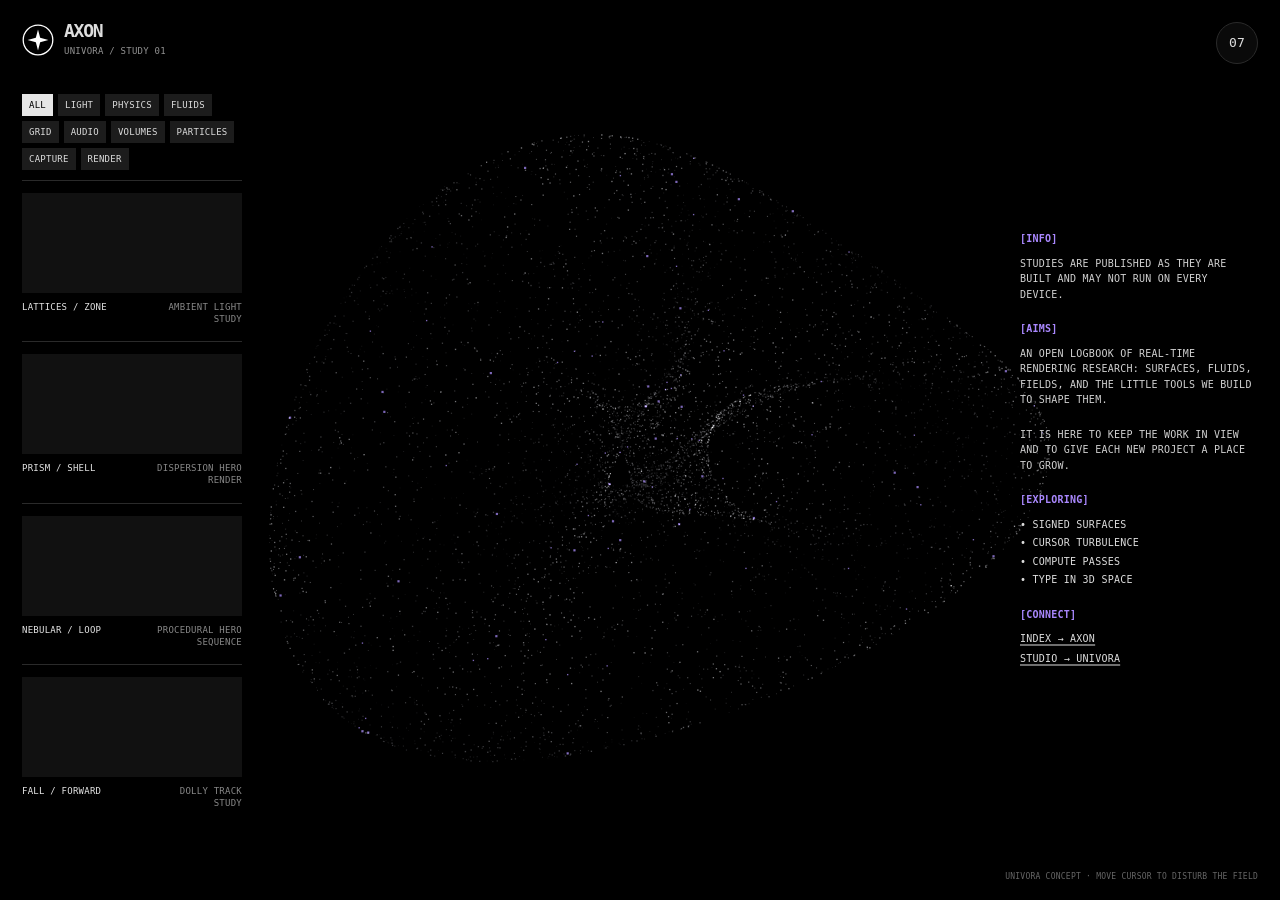
==== concepts/axon.html @ 988c4cab "Publish Univora website" ====
<!doctype html><html lang="en"><head><meta charset="utf-8"><meta name="viewport" content="width=device-width,initial-scale=1"><title>AXON — Motion research</title><style>
*{box-sizing:border-box}html,body{margin:0;width:100%;height:100%;overflow:hidden;background:#000;color:#ddd;font:12px/1.35 "SF Mono",Menlo,Consolas,monospace;text-transform:uppercase;letter-spacing:.02em}button,a{font:inherit;color:inherit}a{text-decoration:underline;text-underline-offset:3px}a:hover{opacity:.7}canvas{position:fixed;inset:0;width:100%;height:100%}.ui{position:fixed;inset:0;pointer-events:none}.brand,.counter,.tags,.list,.about{position:absolute}.brand{top:22px;left:22px;display:flex;gap:10px;align-items:center}.brand svg{width:32px;height:32px}.brand strong{font-size:18px;letter-spacing:-.07em;line-height:1}.brand small{display:block;font-size:9px;color:#929292;margin-top:4px}.counter{right:22px;top:22px;width:42px;height:42px;display:grid;place-items:center;border:1px solid #2a2a2a;border-radius:50%;background:#0a0a0a;font-size:13px}.tags{left:22px;top:94px;width:220px;display:flex;flex-wrap:wrap;gap:5px}.tags span{font-size:9px;padding:5px 7px;background:#1c1c1c}.tags span:first-child{background:#e6e6e6;color:#000}.list{left:22px;top:180px;bottom:0;width:220px;overflow:auto;scrollbar-width:none;pointer-events:auto}.list::-webkit-scrollbar{display:none}.card{border-top:1px solid #2a2a2a;padding:12px 0 16px}.thumb{height:100px;background:#111;overflow:hidden}.thumb video{width:100%;height:100%;object-fit:cover;display:block}.meta{display:flex;justify-content:space-between;gap:10px;margin-top:8px;font-size:9px;color:#e5e5e5}.meta span:last-child{color:#888;text-align:right}.about{right:25px;top:50%;transform:translateY(-50%);width:235px;font-size:10px;line-height:1.55}.about h2{color:#aa88ff;font-size:10px;margin:0 0 9px}.about p{margin:0 0 19px;color:#d0d0d0}.about a{display:block;margin:4px 0;pointer-events:auto}.about ul{padding:0;list-style:none;margin:0 0 19px}.about li{margin:3px 0}.hint{position:absolute;bottom:17px;right:22px;color:#666;font-size:8px}
@media(max-width:700px){.brand{top:14px;left:14px}.counter{top:14px;right:14px}.tags{top:77px;left:14px;width:180px}.list{left:14px;top:164px;width:175px}.thumb{height:78px}.about{right:14px;width:190px;font-size:9px}.about p{margin-bottom:12px}}
@media(max-width:480px){.tags,.list{display:none}.about{left:18px;right:18px;top:auto;bottom:20px;transform:none;width:auto;max-width:360px;background:linear-gradient(90deg,#000d,#0008);padding:12px}.about p{margin-bottom:9px}.about ul{display:flex;gap:8px;flex-wrap:wrap}.hint{display:none}}
html.showcase-mode,html.showcase-mode body{height:auto;min-height:100%;overflow-y:auto;scrollbar-width:none}html.showcase-mode::-webkit-scrollbar,html.showcase-mode body::-webkit-scrollbar{display:none}.showcase-mode .ui{position:relative;inset:auto;height:100vh;min-height:420px}.archive{display:none}.showcase-mode .archive{position:relative;z-index:1;min-height:100vh;display:grid;grid-template-columns:.9fr 1.1fr;gap:clamp(20px,3vw,50px);align-items:center;padding:clamp(28px,5vw,80px);border-top:1px solid #aa88ff55;background:linear-gradient(125deg,#050509e8,#141021f0)}.archive h2{font-size:clamp(52px,8vw,110px);line-height:.83;letter-spacing:-.1em;font-weight:400;margin:22px 0;color:#eee}.archive h2 em{font-style:normal;color:#aa88ff}.archive p{max-width:330px;color:#aaa;line-height:1.7;font-size:11px}.archive-kicker{color:#aa88ff;font-size:10px;letter-spacing:.2em}.archive-grid{display:grid;grid-template-columns:1fr 1fr;gap:12px}.archive-grid figure{margin:0;min-width:0}.archive-grid img{width:100%;height:clamp(170px,31vh,350px);object-fit:cover;display:block;filter:saturate(.8);transition:transform .35s,filter .35s}.archive-grid figure:hover img{transform:scale(1.03);filter:saturate(1)}.archive-grid figcaption{color:#b5abc8;font-size:9px;padding-top:10px;letter-spacing:.06em}@media(max-width:700px){.showcase-mode .archive{grid-template-columns:1fr;align-content:center;gap:15px}.archive h2{font-size:58px;margin:13px 0}.archive p{margin-bottom:15px}.archive-grid img{height:22vh;min-height:110px}}@media(max-width:480px){.archive-grid img{height:18vh;min-height:90px}}
</style></head><body><canvas id="particles" aria-hidden="true"></canvas><div class="ui"><div class="brand"><svg viewBox="0 0 40 40" fill="none" aria-hidden="true"><circle cx="20" cy="20" r="18.5" stroke="white" stroke-width="1.6"/><path d="M20 7l2.7 10.3L33 20l-10.3 2.7L20 33l-2.7-10.3L7 20l10.3-2.7z" fill="white"/></svg><div><strong>AXON</strong><small>Univora / study 01</small></div></div><div class="counter">07</div><div class="tags"><span>All</span><span>Light</span><span>Physics</span><span>Fluids</span><span>Grid</span><span>Audio</span><span>Volumes</span><span>Particles</span><span>Capture</span><span>Render</span></div><div class="list"><div class="card"><div class="thumb"><video data-src="media/axon-lattices.mp4" muted autoplay loop playsinline preload="metadata"></video></div><div class="meta"><span>Lattices / zone</span><span>Ambient light<br>study</span></div></div><div class="card"><div class="thumb"><video data-src="media/axon-prism.mp4" muted autoplay loop playsinline preload="metadata"></video></div><div class="meta"><span>Prism / shell</span><span>Dispersion hero<br>render</span></div></div><div class="card"><div class="thumb"><video data-src="media/axon-nebular.mp4" muted autoplay loop playsinline preload="metadata"></video></div><div class="meta"><span>Nebular / loop</span><span>Procedural hero<br>sequence</span></div></div><div class="card"><div class="thumb"><video data-src="media/axon-fall.mp4" muted autoplay loop playsinline preload="metadata"></video></div><div class="meta"><span>Fall / forward</span><span>Dolly track<br>study</span></div></div></div><div class="about"><h2>[info]</h2><p>Studies are published as they are built and may not run on every device.</p><h2>[aims]</h2><p>An open logbook of real-time rendering research: surfaces, fluids, fields, and the little tools we build to shape them.</p><p>It is here to keep the work in view and to give each new project a place to grow.</p><h2>[exploring]</h2><ul><li>• Signed surfaces</li><li>• Cursor turbulence</li><li>• Compute passes</li><li>• Type in 3D space</li></ul><h2>[connect]</h2><a href="#">Index → AXON</a><a href="../index.html#contact" target="_top">Studio → Univora</a></div><div class="hint">UNIVORA CONCEPT · MOVE CURSOR TO DISTURB THE FIELD</div></div><section class="archive" aria-label="Archivio di studi visivi"><div><span class="archive-kicker">UNIVORA / MOTION STUDY 01</span><h2>FIELD<br><em>NOTES.</em></h2><p>Forme, luce e movimento diventano un linguaggio. Due studi della collezione, osservati da vicino.</p></div><div class="archive-grid"><figure><img src="media/axon-prism.jpg" alt="Studio di superfici in vetro scuro"><figcaption>01 / PRISM · LIGHT &amp; GLASS</figcaption></figure><figure><img src="media/axon-fall.jpg" alt="Studio di un paesaggio digitale"><figcaption>02 / FALL · FORWARD MOTION</figcaption></figure></div></section><script>
const previewMode=new URLSearchParams(location.search).has('preview');if(previewMode)document.documentElement.classList.add('showcase-mode');let previewActive=true,previewPaused=false,previewElapsed=0,previewHold=0,previewLast=performance.now();
const c=document.getElementById('particles'),g=c.getContext('2d',{alpha:false});let w=0,h=0,dpr=1,points=[],last=0,active=true;const mouse={x:0,y:0,px:0,py:0,force:0};const reduced=matchMedia('(prefers-reduced-motion:reduce)').matches;const rand=(n)=>{let x=Math.sin(n*127.1+78.233)*43758.5453;return x-Math.floor(x)};
const cards=document.querySelectorAll('.thumb video');if(matchMedia('(max-width:480px)').matches){cards.forEach(v=>v.removeAttribute('src'))}else{const cardObserver=new IntersectionObserver(entries=>entries.forEach(({target,isIntersecting})=>{if(isIntersecting&&!document.hidden&&!previewPaused){if(!target.src)target.src=target.dataset.src;target.play().catch(()=>{})}else target.pause()}),{root:document.querySelector('.list'),rootMargin:'90px'});cards.forEach(v=>cardObserver.observe(v))}document.addEventListener('visibilitychange',()=>cards.forEach(v=>{if(document.hidden)v.pause();else if(!previewPaused&&v.src&&v.getBoundingClientRect().bottom>0)v.play().catch(()=>{})}));
const list=document.querySelector('.list');let listStart=performance.now(),manualPause=0;
list.addEventListener('pointermove',()=>{manualPause=performance.now()+2500});
if(!reduced){function autoScrollList(now){requestAnimationFrame(autoScrollList);if(document.hidden||previewPaused||(previewMode&&!previewActive)||now<manualPause||list.clientHeight===0)return;const max=list.scrollHeight-list.clientHeight;if(max<2)return;const p=((now-listStart)%14000)/14000;const smooth=x=>x*x*(3-2*x);let y=p<.12?0:p<.46?smooth((p-.12)/.34):p<.57?1:p<.91?1-smooth((p-.57)/.34):0;list.scrollTop=max*y}requestAnimationFrame(autoScrollList)}
if(previewMode){document.addEventListener('pointermove',()=>previewHold=performance.now()+1800);addEventListener('message',e=>{if(e.data?.type!=='univora-preview')return;document.documentElement.dataset.previewAction=e.data.action;const action=e.data.action;if(action==='activate'){previewActive=true;previewElapsed=0;scrollTo(0,0)}if(action==='deactivate')previewActive=false;if(action==='pause'){previewPaused=true;cards.forEach(v=>v.pause())}if(action==='play'){previewPaused=false;cards.forEach(v=>{if(v.src)v.play().catch(()=>{})})}if(action==='next'){const max=document.documentElement.scrollHeight-innerHeight;const down=scrollY<max*.5;previewElapsed=down?7800:0;previewHold=performance.now()+1100;scrollTo({top:down?max:0,behavior:'smooth'})}});function previewScroll(now){requestAnimationFrame(previewScroll);const dt=Math.min(50,now-previewLast);previewLast=now;if(document.hidden||!previewActive||previewPaused||now<previewHold)return;const max=document.documentElement.scrollHeight-innerHeight;if(max<2)return;previewElapsed=(previewElapsed+dt)%15000;const p=previewElapsed/15000,s=x=>x*x*(3-2*x);const y=p<.12?0:p<.48?s((p-.12)/.36):p<.6?1:p<.96?1-s((p-.6)/.36):0;scrollTo(0,max*y)}requestAnimationFrame(previewScroll)}
function resize(){w=innerWidth;h=innerHeight;dpr=Math.min(devicePixelRatio||1,2);c.width=Math.round(w*dpr);c.height=Math.round(h*dpr);c.style.width=w+'px';c.style.height=h+'px';g.setTransform(dpr,0,0,dpr,0,0);const count=w<480?3300:7200;points=Array.from({length:count},(_,i)=>{let a=rand(i+1)*Math.PI*2,b=rand(i+231)*Math.PI*2,r=.52+.14*Math.cos(b);return {a,b,r,noise:rand(i+19),twist:rand(i+56),dx:0,dy:0}})}
addEventListener('resize',resize);resize();addEventListener('pointermove',e=>{mouse.px=mouse.x;mouse.py=mouse.y;mouse.x=e.clientX;mouse.y=e.clientY;mouse.force=Math.min(1,Math.hypot(mouse.x-mouse.px,mouse.y-mouse.py)/38)});new IntersectionObserver(([e])=>{active=e.isIntersecting;if(active)requestAnimationFrame(frame)},{threshold:.01}).observe(c);
function frame(t){if(!active||document.hidden)return;if(t-last<30){requestAnimationFrame(frame);return}last=t;g.fillStyle='#000';g.fillRect(0,0,w,h);const scale=Math.min(w*.35,h*.63),cx=w*(w<480?.53:.51)+(mouse.x-w/2)*-.008,cy=h*(w<480?.37:.5)+(mouse.y-h/2)*.008;let spin=reduced?0:t*.00009;g.globalCompositeOperation='lighter';for(let i=0;i<points.length;i++){const p=points[i],a=p.a+spin,b=p.b+Math.sin(a*2+t*.0003)*.18,R=p.r+.13*Math.cos(b),x3=(R+.16*Math.cos(b))*Math.cos(a),y3=(R+.16*Math.cos(b))*Math.sin(a),z3=.26*Math.sin(b)+.17*Math.sin(a*2);let x=cx+(x3*.88+z3*.46)*scale,y=cy+(y3*.64-z3*.66)*scale;const vx=x-mouse.x,vy=y-mouse.y,dist=Math.hypot(vx,vy),push=mouse.force*Math.max(0,1-dist/160);p.dx+=(vx/(dist||1))*push*3;p.dy+=(vy/(dist||1))*push*3;p.dx*=.91;p.dy*=.91;x+=p.dx;y+=p.dy;const lum=45+Math.round(105*(.5+.5*Math.sin(a*3+b*2)))+Math.round(35*p.noise);g.fillStyle=p.noise>.986?`rgba(172,142,255,${.72*p.noise})`:`rgba(${lum},${lum},${lum+4},${.22+.48*p.noise})`;let s=p.noise>.994?2.2:.65+p.noise*.7;g.fillRect(x,y,s,s)}g.globalCompositeOperation='source-over';mouse.force*=.88;requestAnimationFrame(frame)}requestAnimationFrame(frame);
</script></body></html>
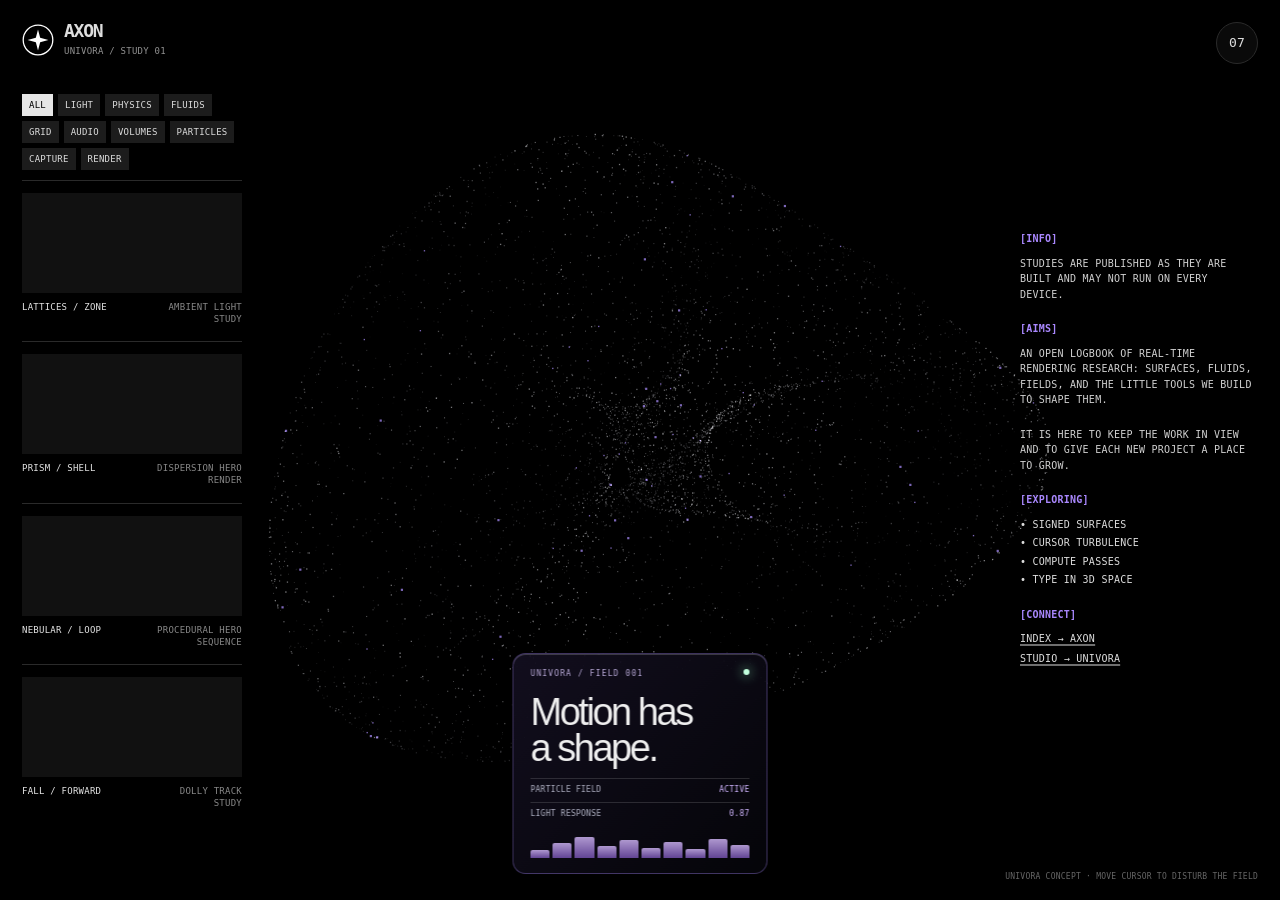
==== commit 1a46bd3e: "Enrich showcase concepts and smooth preview motion" ====
--- a/concepts/axon.html
+++ b/concepts/axon.html
@@ -3,15 +3,20 @@
 @media(max-width:700px){.brand{top:14px;left:14px}.counter{top:14px;right:14px}.tags{top:77px;left:14px;width:180px}.list{left:14px;top:164px;width:175px}.thumb{height:78px}.about{right:14px;width:190px;font-size:9px}.about p{margin-bottom:12px}}
 @media(max-width:480px){.tags,.list{display:none}.about{left:18px;right:18px;top:auto;bottom:20px;transform:none;width:auto;max-width:360px;background:linear-gradient(90deg,#000d,#0008);padding:12px}.about p{margin-bottom:9px}.about ul{display:flex;gap:8px;flex-wrap:wrap}.hint{display:none}}
 html.showcase-mode,html.showcase-mode body{height:auto;min-height:100%;overflow-y:auto;scrollbar-width:none}html.showcase-mode::-webkit-scrollbar,html.showcase-mode body::-webkit-scrollbar{display:none}.showcase-mode .ui{position:relative;inset:auto;height:100vh;min-height:420px}.archive{display:none}.showcase-mode .archive{position:relative;z-index:1;min-height:100vh;display:grid;grid-template-columns:.9fr 1.1fr;gap:clamp(20px,3vw,50px);align-items:center;padding:clamp(28px,5vw,80px);border-top:1px solid #aa88ff55;background:linear-gradient(125deg,#050509e8,#141021f0)}.archive h2{font-size:clamp(52px,8vw,110px);line-height:.83;letter-spacing:-.1em;font-weight:400;margin:22px 0;color:#eee}.archive h2 em{font-style:normal;color:#aa88ff}.archive p{max-width:330px;color:#aaa;line-height:1.7;font-size:11px}.archive-kicker{color:#aa88ff;font-size:10px;letter-spacing:.2em}.archive-grid{display:grid;grid-template-columns:1fr 1fr;gap:12px}.archive-grid figure{margin:0;min-width:0}.archive-grid img{width:100%;height:clamp(170px,31vh,350px);object-fit:cover;display:block;filter:saturate(.8);transition:transform .35s,filter .35s}.archive-grid figure:hover img{transform:scale(1.03);filter:saturate(1)}.archive-grid figcaption{color:#b5abc8;font-size:9px;padding-top:10px;letter-spacing:.06em}@media(max-width:700px){.showcase-mode .archive{grid-template-columns:1fr;align-content:center;gap:15px}.archive h2{font-size:58px;margin:13px 0}.archive p{margin-bottom:15px}.archive-grid img{height:22vh;min-height:110px}}@media(max-width:480px){.archive-grid img{height:18vh;min-height:90px}}
-</style></head><body><canvas id="particles" aria-hidden="true"></canvas><div class="ui"><div class="brand"><svg viewBox="0 0 40 40" fill="none" aria-hidden="true"><circle cx="20" cy="20" r="18.5" stroke="white" stroke-width="1.6"/><path d="M20 7l2.7 10.3L33 20l-10.3 2.7L20 33l-2.7-10.3L7 20l10.3-2.7z" fill="white"/></svg><div><strong>AXON</strong><small>Univora / study 01</small></div></div><div class="counter">07</div><div class="tags"><span>All</span><span>Light</span><span>Physics</span><span>Fluids</span><span>Grid</span><span>Audio</span><span>Volumes</span><span>Particles</span><span>Capture</span><span>Render</span></div><div class="list"><div class="card"><div class="thumb"><video data-src="media/axon-lattices.mp4" muted autoplay loop playsinline preload="metadata"></video></div><div class="meta"><span>Lattices / zone</span><span>Ambient light<br>study</span></div></div><div class="card"><div class="thumb"><video data-src="media/axon-prism.mp4" muted autoplay loop playsinline preload="metadata"></video></div><div class="meta"><span>Prism / shell</span><span>Dispersion hero<br>render</span></div></div><div class="card"><div class="thumb"><video data-src="media/axon-nebular.mp4" muted autoplay loop playsinline preload="metadata"></video></div><div class="meta"><span>Nebular / loop</span><span>Procedural hero<br>sequence</span></div></div><div class="card"><div class="thumb"><video data-src="media/axon-fall.mp4" muted autoplay loop playsinline preload="metadata"></video></div><div class="meta"><span>Fall / forward</span><span>Dolly track<br>study</span></div></div></div><div class="about"><h2>[info]</h2><p>Studies are published as they are built and may not run on every device.</p><h2>[aims]</h2><p>An open logbook of real-time rendering research: surfaces, fluids, fields, and the little tools we build to shape them.</p><p>It is here to keep the work in view and to give each new project a place to grow.</p><h2>[exploring]</h2><ul><li>• Signed surfaces</li><li>• Cursor turbulence</li><li>• Compute passes</li><li>• Type in 3D space</li></ul><h2>[connect]</h2><a href="#">Index → AXON</a><a href="../index.html#contact" target="_top">Studio → Univora</a></div><div class="hint">UNIVORA CONCEPT · MOVE CURSOR TO DISTURB THE FIELD</div></div><section class="archive" aria-label="Archivio di studi visivi"><div><span class="archive-kicker">UNIVORA / MOTION STUDY 01</span><h2>FIELD<br><em>NOTES.</em></h2><p>Forme, luce e movimento diventano un linguaggio. Due studi della collezione, osservati da vicino.</p></div><div class="archive-grid"><figure><img src="media/axon-prism.jpg" alt="Studio di superfici in vetro scuro"><figcaption>01 / PRISM · LIGHT &amp; GLASS</figcaption></figure><figure><img src="media/axon-fall.jpg" alt="Studio di un paesaggio digitale"><figcaption>02 / FALL · FORWARD MOTION</figcaption></figure></div></section><script>
+
+/* Fine detail for the two-scene research preview. */
+.field-hud{position:absolute;left:50%;bottom:26px;width:min(255px,30vw);transform:translateX(-50%);padding:15px 17px;border:1px solid #a88aff55;background:linear-gradient(135deg,#171226c7,#06060bc9);box-shadow:inset 0 1px #ffffff30,0 16px 45px #0009;backdrop-filter:blur(14px);border-radius:13px;color:#eee}.field-hud .hud-head,.field-hud .hud-row{display:flex;justify-content:space-between;gap:12px}.field-hud .hud-head{font-size:8px;color:#b7a8d6;letter-spacing:.14em}.field-hud .hud-head b{width:6px;height:6px;border-radius:50%;background:#c2ffdd;box-shadow:0 0 12px #8ef4bd}.field-hud strong{display:block;font:400 clamp(24px,3vw,38px)/.95 Arial,sans-serif;letter-spacing:-.065em;margin:14px 0 12px;text-transform:none}.field-hud .hud-row{padding:6px 0;border-top:1px solid #ffffff23;font-size:8px;color:#aeb0c2}.field-hud .hud-row em{font-style:normal;color:#d0b5ff}.field-hud .bars{display:flex;align-items:end;gap:3px;height:22px;margin-top:10px}.field-hud .bars i{flex:1;height:var(--h);background:linear-gradient(#d8bcff,#7954b7);opacity:.8;border-radius:2px 2px 0 0;animation:pulsebar 2.4s ease-in-out infinite alternate;animation-delay:var(--delay)}@keyframes pulsebar{to{height:20%;opacity:.4}}
+.showcase-mode .archive:before{content:"";position:absolute;inset:0;background:radial-gradient(circle at 72% 41%,#a36cff27,transparent 38%),linear-gradient(90deg,transparent 0 49.9%,#ffffff0b 50%,transparent 50.1%);pointer-events:none}.archive>*{position:relative}.archive-metrics{display:grid;grid-template-columns:1fr 1fr;gap:8px;max-width:340px;margin-top:26px}.archive-metrics div{border-top:1px solid #b69fe255;padding:12px 0 0}.archive-metrics b{display:block;color:#eee;font:400 clamp(19px,3vw,31px)/1 Arial,sans-serif;letter-spacing:-.05em}.archive-metrics span{display:block;color:#9487aa;font-size:8px;letter-spacing:.12em;margin-top:7px}.archive-grid figure{position:relative;padding:8px;border:1px solid #ffffff25;background:#ffffff09;box-shadow:0 20px 50px #0007;transition:transform .35s ease,border-color .35s ease}.archive-grid figure:hover{transform:translateY(-5px);border-color:#b495f18c}.archive-grid figure:after{content:"↗";position:absolute;right:18px;top:18px;color:#fff;font-size:17px;text-shadow:0 2px 9px #000}.archive-grid figcaption{padding:11px 3px 2px}.archive-grid figure:nth-child(2){transform:translateY(24px)}.archive-grid figure:nth-child(2):hover{transform:translateY(19px)}
+@media(max-width:700px){.field-hud{left:auto;right:15px;bottom:22px;transform:none;width:170px;padding:11px}.field-hud strong{font-size:24px}.field-hud .hud-row:nth-of-type(2){display:none}.archive-metrics{margin-top:14px}.archive-grid figure:nth-child(2){transform:none}.archive-grid figure:nth-child(2):hover{transform:translateY(-5px)}}@media(max-width:480px){.field-hud{top:74px;right:12px;bottom:auto;width:145px;padding:9px}.field-hud strong{font-size:20px;margin:9px 0}.field-hud .bars{height:12px;margin-top:5px}.field-hud .hud-row{font-size:7px}.archive-metrics b{font-size:19px}.archive-grid figure{padding:5px}.archive-grid figcaption{font-size:7px;padding-top:6px}}
+</style></head><body><canvas id="particles" aria-hidden="true"></canvas><div class="ui"><div class="brand"><svg viewBox="0 0 40 40" fill="none" aria-hidden="true"><circle cx="20" cy="20" r="18.5" stroke="white" stroke-width="1.6"/><path d="M20 7l2.7 10.3L33 20l-10.3 2.7L20 33l-2.7-10.3L7 20l10.3-2.7z" fill="white"/></svg><div><strong>AXON</strong><small>Univora / study 01</small></div></div><div class="counter">07</div><div class="tags"><span>All</span><span>Light</span><span>Physics</span><span>Fluids</span><span>Grid</span><span>Audio</span><span>Volumes</span><span>Particles</span><span>Capture</span><span>Render</span></div><div class="list"><div class="card"><div class="thumb"><video data-src="media/axon-lattices.mp4" muted autoplay loop playsinline preload="metadata"></video></div><div class="meta"><span>Lattices / zone</span><span>Ambient light<br>study</span></div></div><div class="card"><div class="thumb"><video data-src="media/axon-prism.mp4" muted autoplay loop playsinline preload="metadata"></video></div><div class="meta"><span>Prism / shell</span><span>Dispersion hero<br>render</span></div></div><div class="card"><div class="thumb"><video data-src="media/axon-nebular.mp4" muted autoplay loop playsinline preload="metadata"></video></div><div class="meta"><span>Nebular / loop</span><span>Procedural hero<br>sequence</span></div></div><div class="card"><div class="thumb"><video data-src="media/axon-fall.mp4" muted autoplay loop playsinline preload="metadata"></video></div><div class="meta"><span>Fall / forward</span><span>Dolly track<br>study</span></div></div></div><div class="field-hud" aria-label="Dati dello studio visivo"><div class="hud-head"><span>UNIVORA / FIELD 001</span><b></b></div><strong>Motion has<br>a shape.</strong><div class="hud-row"><span>PARTICLE FIELD</span><em>ACTIVE</em></div><div class="hud-row"><span>LIGHT RESPONSE</span><em>0.87</em></div><div class="bars" aria-hidden="true"><i style="--h:36%;--delay:-.2s"></i><i style="--h:68%;--delay:-.7s"></i><i style="--h:95%;--delay:-1s"></i><i style="--h:53%;--delay:-.4s"></i><i style="--h:80%;--delay:-1.3s"></i><i style="--h:47%;--delay:-.9s"></i><i style="--h:71%;--delay:-.1s"></i><i style="--h:42%;--delay:-1.5s"></i><i style="--h:88%;--delay:-.5s"></i><i style="--h:60%;--delay:-1.1s"></i></div></div><div class="about"><h2>[info]</h2><p>Studies are published as they are built and may not run on every device.</p><h2>[aims]</h2><p>An open logbook of real-time rendering research: surfaces, fluids, fields, and the little tools we build to shape them.</p><p>It is here to keep the work in view and to give each new project a place to grow.</p><h2>[exploring]</h2><ul><li>• Signed surfaces</li><li>• Cursor turbulence</li><li>• Compute passes</li><li>• Type in 3D space</li></ul><h2>[connect]</h2><a href="#">Index → AXON</a><a href="../index.html#contact" target="_top">Studio → Univora</a></div><div class="hint">UNIVORA CONCEPT · MOVE CURSOR TO DISTURB THE FIELD</div></div><section class="archive" aria-label="Archivio di studi visivi"><div><span class="archive-kicker">UNIVORA / MOTION STUDY 01</span><h2>FIELD<br><em>NOTES.</em></h2><p>Forme, luce e movimento diventano un linguaggio. Due studi della collezione, osservati da vicino.</p><div class="archive-metrics"><div><b>04</b><span>STUDI IN MOVIMENTO</span></div><div><b>∞</b><span>FORME POSSIBILI</span></div></div></div><div class="archive-grid"><figure><img src="media/axon-prism.jpg" alt="Studio di superfici in vetro scuro"><figcaption>01 / PRISM · LIGHT &amp; GLASS</figcaption></figure><figure><img src="media/axon-fall.jpg" alt="Studio di un paesaggio digitale"><figcaption>02 / FALL · FORWARD MOTION</figcaption></figure></div></section><script>
 const previewMode=new URLSearchParams(location.search).has('preview');if(previewMode)document.documentElement.classList.add('showcase-mode');let previewActive=true,previewPaused=false,previewElapsed=0,previewHold=0,previewLast=performance.now();
 const c=document.getElementById('particles'),g=c.getContext('2d',{alpha:false});let w=0,h=0,dpr=1,points=[],last=0,active=true;const mouse={x:0,y:0,px:0,py:0,force:0};const reduced=matchMedia('(prefers-reduced-motion:reduce)').matches;const rand=(n)=>{let x=Math.sin(n*127.1+78.233)*43758.5453;return x-Math.floor(x)};
 const cards=document.querySelectorAll('.thumb video');if(matchMedia('(max-width:480px)').matches){cards.forEach(v=>v.removeAttribute('src'))}else{const cardObserver=new IntersectionObserver(entries=>entries.forEach(({target,isIntersecting})=>{if(isIntersecting&&!document.hidden&&!previewPaused){if(!target.src)target.src=target.dataset.src;target.play().catch(()=>{})}else target.pause()}),{root:document.querySelector('.list'),rootMargin:'90px'});cards.forEach(v=>cardObserver.observe(v))}document.addEventListener('visibilitychange',()=>cards.forEach(v=>{if(document.hidden)v.pause();else if(!previewPaused&&v.src&&v.getBoundingClientRect().bottom>0)v.play().catch(()=>{})}));
 const list=document.querySelector('.list');let listStart=performance.now(),manualPause=0;
 list.addEventListener('pointermove',()=>{manualPause=performance.now()+2500});
-if(!reduced){function autoScrollList(now){requestAnimationFrame(autoScrollList);if(document.hidden||previewPaused||(previewMode&&!previewActive)||now<manualPause||list.clientHeight===0)return;const max=list.scrollHeight-list.clientHeight;if(max<2)return;const p=((now-listStart)%14000)/14000;const smooth=x=>x*x*(3-2*x);let y=p<.12?0:p<.46?smooth((p-.12)/.34):p<.57?1:p<.91?1-smooth((p-.57)/.34):0;list.scrollTop=max*y}requestAnimationFrame(autoScrollList)}
-if(previewMode){document.addEventListener('pointermove',()=>previewHold=performance.now()+1800);addEventListener('message',e=>{if(e.data?.type!=='univora-preview')return;document.documentElement.dataset.previewAction=e.data.action;const action=e.data.action;if(action==='activate'){previewActive=true;previewElapsed=0;scrollTo(0,0)}if(action==='deactivate')previewActive=false;if(action==='pause'){previewPaused=true;cards.forEach(v=>v.pause())}if(action==='play'){previewPaused=false;cards.forEach(v=>{if(v.src)v.play().catch(()=>{})})}if(action==='next'){const max=document.documentElement.scrollHeight-innerHeight;const down=scrollY<max*.5;previewElapsed=down?7800:0;previewHold=performance.now()+1100;scrollTo({top:down?max:0,behavior:'smooth'})}});function previewScroll(now){requestAnimationFrame(previewScroll);const dt=Math.min(50,now-previewLast);previewLast=now;if(document.hidden||!previewActive||previewPaused||now<previewHold)return;const max=document.documentElement.scrollHeight-innerHeight;if(max<2)return;previewElapsed=(previewElapsed+dt)%15000;const p=previewElapsed/15000,s=x=>x*x*(3-2*x);const y=p<.12?0:p<.48?s((p-.12)/.36):p<.6?1:p<.96?1-s((p-.6)/.36):0;scrollTo(0,max*y)}requestAnimationFrame(previewScroll)}
-function resize(){w=innerWidth;h=innerHeight;dpr=Math.min(devicePixelRatio||1,2);c.width=Math.round(w*dpr);c.height=Math.round(h*dpr);c.style.width=w+'px';c.style.height=h+'px';g.setTransform(dpr,0,0,dpr,0,0);const count=w<480?3300:7200;points=Array.from({length:count},(_,i)=>{let a=rand(i+1)*Math.PI*2,b=rand(i+231)*Math.PI*2,r=.52+.14*Math.cos(b);return {a,b,r,noise:rand(i+19),twist:rand(i+56),dx:0,dy:0}})}
+if(!reduced||previewMode){function autoScrollList(now){requestAnimationFrame(autoScrollList);if(document.hidden||previewPaused||(previewMode&&!previewActive)||now<manualPause||list.clientHeight===0)return;const max=list.scrollHeight-list.clientHeight;if(max<2)return;const p=((now-listStart)%14000)/14000;const smooth=x=>x*x*(3-2*x);let y=p<.12?0:p<.46?smooth((p-.12)/.34):p<.57?1:p<.91?1-smooth((p-.57)/.34):0;list.scrollTop=max*y}requestAnimationFrame(autoScrollList)}
+if(previewMode){document.addEventListener('pointermove',()=>previewHold=performance.now()+1800);addEventListener('message',e=>{if(e.data?.type!=='univora-preview')return;document.documentElement.dataset.previewAction=e.data.action;const action=e.data.action;if(action==='activate'){previewActive=true;previewElapsed=0;scrollTo(0,0)}if(action==='deactivate')previewActive=false;if(action==='pause'){previewPaused=true;cards.forEach(v=>v.pause())}if(action==='play'){previewPaused=false;cards.forEach(v=>{if(v.src)v.play().catch(()=>{})})}if(action==='next'){const max=document.documentElement.scrollHeight-innerHeight;const down=scrollY<max*.5;previewElapsed=down?9000:0;previewHold=performance.now()+1100;scrollTo({top:down?max:0,behavior:'smooth'})}});function previewScroll(now){requestAnimationFrame(previewScroll);const dt=Math.min(50,now-previewLast);previewLast=now;if(document.hidden||!previewActive||previewPaused||now<previewHold)return;const max=document.documentElement.scrollHeight-innerHeight;if(max<2)return;previewElapsed=(previewElapsed+dt)%18000;const phase=previewElapsed/18000;const y=(1-Math.cos(phase*Math.PI*2))/2;scrollTo(0,max*y)}requestAnimationFrame(previewScroll)}
+function resize(){w=innerWidth;h=innerHeight;dpr=Math.min(devicePixelRatio||1,2);c.width=Math.round(w*dpr);c.height=Math.round(h*dpr);c.style.width=w+'px';c.style.height=h+'px';g.setTransform(dpr,0,0,dpr,0,0);const count=w<480?2600:6000;points=Array.from({length:count},(_,i)=>{let a=rand(i+1)*Math.PI*2,b=rand(i+231)*Math.PI*2,r=.52+.14*Math.cos(b);return {a,b,r,noise:rand(i+19),twist:rand(i+56),dx:0,dy:0}})}
 addEventListener('resize',resize);resize();addEventListener('pointermove',e=>{mouse.px=mouse.x;mouse.py=mouse.y;mouse.x=e.clientX;mouse.y=e.clientY;mouse.force=Math.min(1,Math.hypot(mouse.x-mouse.px,mouse.y-mouse.py)/38)});new IntersectionObserver(([e])=>{active=e.isIntersecting;if(active)requestAnimationFrame(frame)},{threshold:.01}).observe(c);
-function frame(t){if(!active||document.hidden)return;if(t-last<30){requestAnimationFrame(frame);return}last=t;g.fillStyle='#000';g.fillRect(0,0,w,h);const scale=Math.min(w*.35,h*.63),cx=w*(w<480?.53:.51)+(mouse.x-w/2)*-.008,cy=h*(w<480?.37:.5)+(mouse.y-h/2)*.008;let spin=reduced?0:t*.00009;g.globalCompositeOperation='lighter';for(let i=0;i<points.length;i++){const p=points[i],a=p.a+spin,b=p.b+Math.sin(a*2+t*.0003)*.18,R=p.r+.13*Math.cos(b),x3=(R+.16*Math.cos(b))*Math.cos(a),y3=(R+.16*Math.cos(b))*Math.sin(a),z3=.26*Math.sin(b)+.17*Math.sin(a*2);let x=cx+(x3*.88+z3*.46)*scale,y=cy+(y3*.64-z3*.66)*scale;const vx=x-mouse.x,vy=y-mouse.y,dist=Math.hypot(vx,vy),push=mouse.force*Math.max(0,1-dist/160);p.dx+=(vx/(dist||1))*push*3;p.dy+=(vy/(dist||1))*push*3;p.dx*=.91;p.dy*=.91;x+=p.dx;y+=p.dy;const lum=45+Math.round(105*(.5+.5*Math.sin(a*3+b*2)))+Math.round(35*p.noise);g.fillStyle=p.noise>.986?`rgba(172,142,255,${.72*p.noise})`:`rgba(${lum},${lum},${lum+4},${.22+.48*p.noise})`;let s=p.noise>.994?2.2:.65+p.noise*.7;g.fillRect(x,y,s,s)}g.globalCompositeOperation='source-over';mouse.force*=.88;requestAnimationFrame(frame)}requestAnimationFrame(frame);
+function frame(t){if(!active||document.hidden)return;if(t-last<30){requestAnimationFrame(frame);return}last=t;g.fillStyle='#000';g.fillRect(0,0,w,h);const scale=Math.min(w*.35,h*.63),cx=w*(w<480?.53:.51)+(mouse.x-w/2)*-.008,cy=h*(w<480?.37:.5)+(mouse.y-h/2)*.008;let spin=(reduced&&!previewMode)?0:t*.00009;g.globalCompositeOperation='lighter';for(let i=0;i<points.length;i++){const p=points[i],a=p.a+spin,b=p.b+Math.sin(a*2+t*.0003)*.18,R=p.r+.13*Math.cos(b),x3=(R+.16*Math.cos(b))*Math.cos(a),y3=(R+.16*Math.cos(b))*Math.sin(a),z3=.26*Math.sin(b)+.17*Math.sin(a*2);let x=cx+(x3*.88+z3*.46)*scale,y=cy+(y3*.64-z3*.66)*scale;const vx=x-mouse.x,vy=y-mouse.y,dist=Math.hypot(vx,vy),push=mouse.force*Math.max(0,1-dist/160);p.dx+=(vx/(dist||1))*push*3;p.dy+=(vy/(dist||1))*push*3;p.dx*=.91;p.dy*=.91;x+=p.dx;y+=p.dy;const lum=45+Math.round(105*(.5+.5*Math.sin(a*3+b*2)))+Math.round(35*p.noise);g.fillStyle=p.noise>.986?`rgba(172,142,255,${.72*p.noise})`:`rgba(${lum},${lum},${lum+4},${.22+.48*p.noise})`;let s=p.noise>.994?2.2:.65+p.noise*.7;g.fillRect(x,y,s,s)}g.globalCompositeOperation='source-over';mouse.force*=.88;requestAnimationFrame(frame)}requestAnimationFrame(frame);
 </script></body></html>
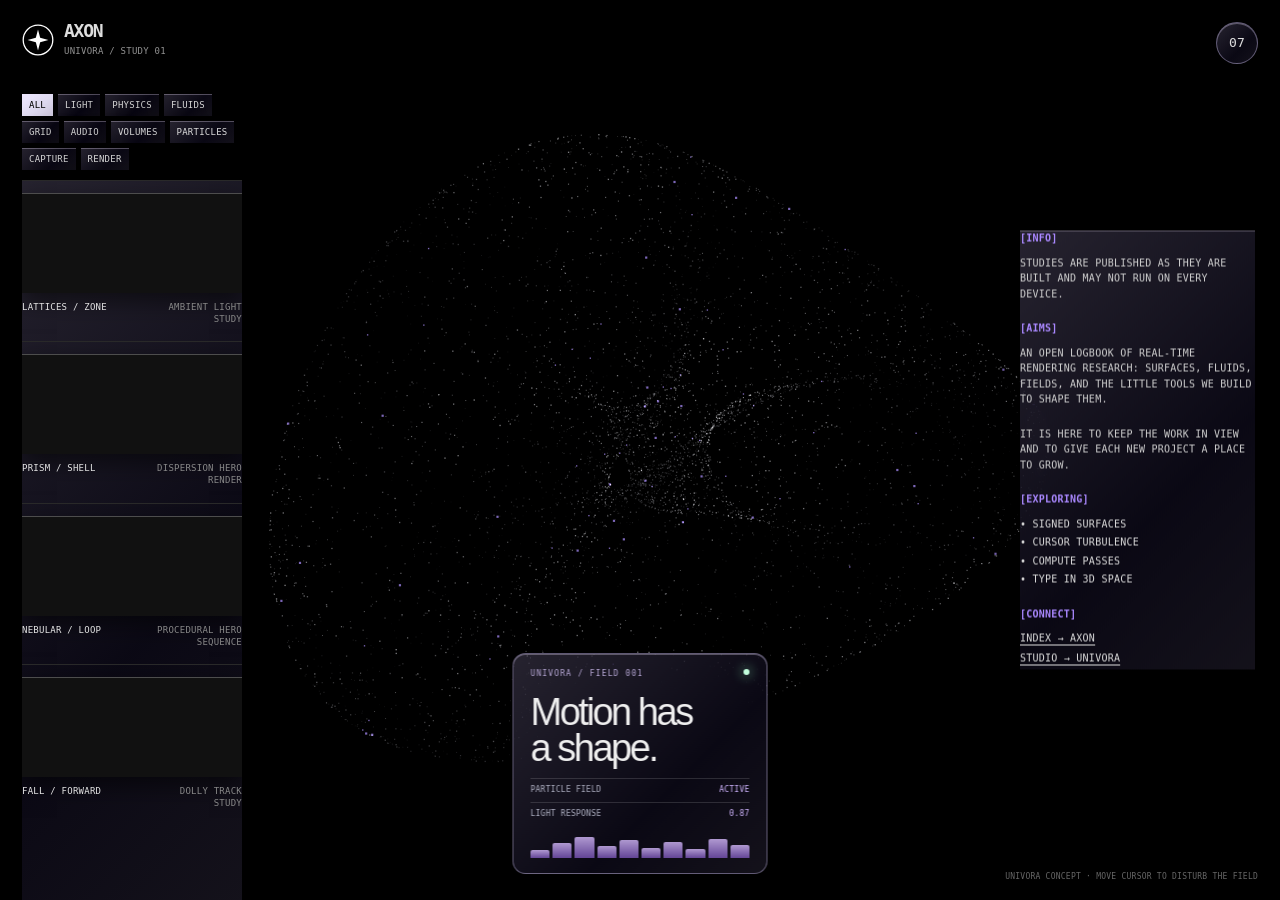
==== commit 96bef6db: "Refine glass surfaces and add subtle 3D pointer motion" ====
--- a/concepts/axon.html
+++ b/concepts/axon.html
@@ -8,7 +8,7 @@
 .field-hud{position:absolute;left:50%;bottom:26px;width:min(255px,30vw);transform:translateX(-50%);padding:15px 17px;border:1px solid #a88aff55;background:linear-gradient(135deg,#171226c7,#06060bc9);box-shadow:inset 0 1px #ffffff30,0 16px 45px #0009;backdrop-filter:blur(14px);border-radius:13px;color:#eee}.field-hud .hud-head,.field-hud .hud-row{display:flex;justify-content:space-between;gap:12px}.field-hud .hud-head{font-size:8px;color:#b7a8d6;letter-spacing:.14em}.field-hud .hud-head b{width:6px;height:6px;border-radius:50%;background:#c2ffdd;box-shadow:0 0 12px #8ef4bd}.field-hud strong{display:block;font:400 clamp(24px,3vw,38px)/.95 Arial,sans-serif;letter-spacing:-.065em;margin:14px 0 12px;text-transform:none}.field-hud .hud-row{padding:6px 0;border-top:1px solid #ffffff23;font-size:8px;color:#aeb0c2}.field-hud .hud-row em{font-style:normal;color:#d0b5ff}.field-hud .bars{display:flex;align-items:end;gap:3px;height:22px;margin-top:10px}.field-hud .bars i{flex:1;height:var(--h);background:linear-gradient(#d8bcff,#7954b7);opacity:.8;border-radius:2px 2px 0 0;animation:pulsebar 2.4s ease-in-out infinite alternate;animation-delay:var(--delay)}@keyframes pulsebar{to{height:20%;opacity:.4}}
 .showcase-mode .archive:before{content:"";position:absolute;inset:0;background:radial-gradient(circle at 72% 41%,#a36cff27,transparent 38%),linear-gradient(90deg,transparent 0 49.9%,#ffffff0b 50%,transparent 50.1%);pointer-events:none}.archive>*{position:relative}.archive-metrics{display:grid;grid-template-columns:1fr 1fr;gap:8px;max-width:340px;margin-top:26px}.archive-metrics div{border-top:1px solid #b69fe255;padding:12px 0 0}.archive-metrics b{display:block;color:#eee;font:400 clamp(19px,3vw,31px)/1 Arial,sans-serif;letter-spacing:-.05em}.archive-metrics span{display:block;color:#9487aa;font-size:8px;letter-spacing:.12em;margin-top:7px}.archive-grid figure{position:relative;padding:8px;border:1px solid #ffffff25;background:#ffffff09;box-shadow:0 20px 50px #0007;transition:transform .35s ease,border-color .35s ease}.archive-grid figure:hover{transform:translateY(-5px);border-color:#b495f18c}.archive-grid figure:after{content:"↗";position:absolute;right:18px;top:18px;color:#fff;font-size:17px;text-shadow:0 2px 9px #000}.archive-grid figcaption{padding:11px 3px 2px}.archive-grid figure:nth-child(2){transform:translateY(24px)}.archive-grid figure:nth-child(2):hover{transform:translateY(19px)}
 @media(max-width:700px){.field-hud{left:auto;right:15px;bottom:22px;transform:none;width:170px;padding:11px}.field-hud strong{font-size:24px}.field-hud .hud-row:nth-of-type(2){display:none}.archive-metrics{margin-top:14px}.archive-grid figure:nth-child(2){transform:none}.archive-grid figure:nth-child(2):hover{transform:translateY(-5px)}}@media(max-width:480px){.field-hud{top:74px;right:12px;bottom:auto;width:145px;padding:9px}.field-hud strong{font-size:20px;margin:9px 0}.field-hud .bars{height:12px;margin-top:5px}.field-hud .hud-row{font-size:7px}.archive-metrics b{font-size:19px}.archive-grid figure{padding:5px}.archive-grid figcaption{font-size:7px;padding-top:6px}}
-</style></head><body><canvas id="particles" aria-hidden="true"></canvas><div class="ui"><div class="brand"><svg viewBox="0 0 40 40" fill="none" aria-hidden="true"><circle cx="20" cy="20" r="18.5" stroke="white" stroke-width="1.6"/><path d="M20 7l2.7 10.3L33 20l-10.3 2.7L20 33l-2.7-10.3L7 20l10.3-2.7z" fill="white"/></svg><div><strong>AXON</strong><small>Univora / study 01</small></div></div><div class="counter">07</div><div class="tags"><span>All</span><span>Light</span><span>Physics</span><span>Fluids</span><span>Grid</span><span>Audio</span><span>Volumes</span><span>Particles</span><span>Capture</span><span>Render</span></div><div class="list"><div class="card"><div class="thumb"><video data-src="media/axon-lattices.mp4" muted autoplay loop playsinline preload="metadata"></video></div><div class="meta"><span>Lattices / zone</span><span>Ambient light<br>study</span></div></div><div class="card"><div class="thumb"><video data-src="media/axon-prism.mp4" muted autoplay loop playsinline preload="metadata"></video></div><div class="meta"><span>Prism / shell</span><span>Dispersion hero<br>render</span></div></div><div class="card"><div class="thumb"><video data-src="media/axon-nebular.mp4" muted autoplay loop playsinline preload="metadata"></video></div><div class="meta"><span>Nebular / loop</span><span>Procedural hero<br>sequence</span></div></div><div class="card"><div class="thumb"><video data-src="media/axon-fall.mp4" muted autoplay loop playsinline preload="metadata"></video></div><div class="meta"><span>Fall / forward</span><span>Dolly track<br>study</span></div></div></div><div class="field-hud" aria-label="Dati dello studio visivo"><div class="hud-head"><span>UNIVORA / FIELD 001</span><b></b></div><strong>Motion has<br>a shape.</strong><div class="hud-row"><span>PARTICLE FIELD</span><em>ACTIVE</em></div><div class="hud-row"><span>LIGHT RESPONSE</span><em>0.87</em></div><div class="bars" aria-hidden="true"><i style="--h:36%;--delay:-.2s"></i><i style="--h:68%;--delay:-.7s"></i><i style="--h:95%;--delay:-1s"></i><i style="--h:53%;--delay:-.4s"></i><i style="--h:80%;--delay:-1.3s"></i><i style="--h:47%;--delay:-.9s"></i><i style="--h:71%;--delay:-.1s"></i><i style="--h:42%;--delay:-1.5s"></i><i style="--h:88%;--delay:-.5s"></i><i style="--h:60%;--delay:-1.1s"></i></div></div><div class="about"><h2>[info]</h2><p>Studies are published as they are built and may not run on every device.</p><h2>[aims]</h2><p>An open logbook of real-time rendering research: surfaces, fluids, fields, and the little tools we build to shape them.</p><p>It is here to keep the work in view and to give each new project a place to grow.</p><h2>[exploring]</h2><ul><li>• Signed surfaces</li><li>• Cursor turbulence</li><li>• Compute passes</li><li>• Type in 3D space</li></ul><h2>[connect]</h2><a href="#">Index → AXON</a><a href="../index.html#contact" target="_top">Studio → Univora</a></div><div class="hint">UNIVORA CONCEPT · MOVE CURSOR TO DISTURB THE FIELD</div></div><section class="archive" aria-label="Archivio di studi visivi"><div><span class="archive-kicker">UNIVORA / MOTION STUDY 01</span><h2>FIELD<br><em>NOTES.</em></h2><p>Forme, luce e movimento diventano un linguaggio. Due studi della collezione, osservati da vicino.</p><div class="archive-metrics"><div><b>04</b><span>STUDI IN MOVIMENTO</span></div><div><b>∞</b><span>FORME POSSIBILI</span></div></div></div><div class="archive-grid"><figure><img src="media/axon-prism.jpg" alt="Studio di superfici in vetro scuro"><figcaption>01 / PRISM · LIGHT &amp; GLASS</figcaption></figure><figure><img src="media/axon-fall.jpg" alt="Studio di un paesaggio digitale"><figcaption>02 / FALL · FORWARD MOTION</figcaption></figure></div></section><script>
+</style><link rel="stylesheet" href="../liquid-glass.css"><script src="../glass-motion.js" defer></script></head><body><canvas id="particles" aria-hidden="true"></canvas><div class="ui"><div class="brand"><svg viewBox="0 0 40 40" fill="none" aria-hidden="true"><circle cx="20" cy="20" r="18.5" stroke="white" stroke-width="1.6"/><path d="M20 7l2.7 10.3L33 20l-10.3 2.7L20 33l-2.7-10.3L7 20l10.3-2.7z" fill="white"/></svg><div><strong>AXON</strong><small>Univora / study 01</small></div></div><div class="counter">07</div><div class="tags"><span>All</span><span>Light</span><span>Physics</span><span>Fluids</span><span>Grid</span><span>Audio</span><span>Volumes</span><span>Particles</span><span>Capture</span><span>Render</span></div><div class="list"><div class="card"><div class="thumb"><video data-src="media/axon-lattices.mp4" muted autoplay loop playsinline preload="metadata"></video></div><div class="meta"><span>Lattices / zone</span><span>Ambient light<br>study</span></div></div><div class="card"><div class="thumb"><video data-src="media/axon-prism.mp4" muted autoplay loop playsinline preload="metadata"></video></div><div class="meta"><span>Prism / shell</span><span>Dispersion hero<br>render</span></div></div><div class="card"><div class="thumb"><video data-src="media/axon-nebular.mp4" muted autoplay loop playsinline preload="metadata"></video></div><div class="meta"><span>Nebular / loop</span><span>Procedural hero<br>sequence</span></div></div><div class="card"><div class="thumb"><video data-src="media/axon-fall.mp4" muted autoplay loop playsinline preload="metadata"></video></div><div class="meta"><span>Fall / forward</span><span>Dolly track<br>study</span></div></div></div><div class="field-hud" aria-label="Dati dello studio visivo"><div class="hud-head"><span>UNIVORA / FIELD 001</span><b></b></div><strong>Motion has<br>a shape.</strong><div class="hud-row"><span>PARTICLE FIELD</span><em>ACTIVE</em></div><div class="hud-row"><span>LIGHT RESPONSE</span><em>0.87</em></div><div class="bars" aria-hidden="true"><i style="--h:36%;--delay:-.2s"></i><i style="--h:68%;--delay:-.7s"></i><i style="--h:95%;--delay:-1s"></i><i style="--h:53%;--delay:-.4s"></i><i style="--h:80%;--delay:-1.3s"></i><i style="--h:47%;--delay:-.9s"></i><i style="--h:71%;--delay:-.1s"></i><i style="--h:42%;--delay:-1.5s"></i><i style="--h:88%;--delay:-.5s"></i><i style="--h:60%;--delay:-1.1s"></i></div></div><div class="about"><h2>[info]</h2><p>Studies are published as they are built and may not run on every device.</p><h2>[aims]</h2><p>An open logbook of real-time rendering research: surfaces, fluids, fields, and the little tools we build to shape them.</p><p>It is here to keep the work in view and to give each new project a place to grow.</p><h2>[exploring]</h2><ul><li>• Signed surfaces</li><li>• Cursor turbulence</li><li>• Compute passes</li><li>• Type in 3D space</li></ul><h2>[connect]</h2><a href="#">Index → AXON</a><a href="../index.html#contact" target="_top">Studio → Univora</a></div><div class="hint">UNIVORA CONCEPT · MOVE CURSOR TO DISTURB THE FIELD</div></div><section class="archive" aria-label="Archivio di studi visivi"><div><span class="archive-kicker">UNIVORA / MOTION STUDY 01</span><h2>FIELD<br><em>NOTES.</em></h2><p>Forme, luce e movimento diventano un linguaggio. Due studi della collezione, osservati da vicino.</p><div class="archive-metrics"><div><b>04</b><span>STUDI IN MOVIMENTO</span></div><div><b>∞</b><span>FORME POSSIBILI</span></div></div></div><div class="archive-grid"><figure><img src="media/axon-prism.jpg" alt="Studio di superfici in vetro scuro"><figcaption>01 / PRISM · LIGHT &amp; GLASS</figcaption></figure><figure><img src="media/axon-fall.jpg" alt="Studio di un paesaggio digitale"><figcaption>02 / FALL · FORWARD MOTION</figcaption></figure></div></section><script>
 const previewMode=new URLSearchParams(location.search).has('preview');if(previewMode)document.documentElement.classList.add('showcase-mode');let previewActive=true,previewPaused=false,previewElapsed=0,previewHold=0,previewLast=performance.now();
 const c=document.getElementById('particles'),g=c.getContext('2d',{alpha:false});let w=0,h=0,dpr=1,points=[],last=0,active=true;const mouse={x:0,y:0,px:0,py:0,force:0};const reduced=matchMedia('(prefers-reduced-motion:reduce)').matches;const rand=(n)=>{let x=Math.sin(n*127.1+78.233)*43758.5453;return x-Math.floor(x)};
 const cards=document.querySelectorAll('.thumb video');if(matchMedia('(max-width:480px)').matches){cards.forEach(v=>v.removeAttribute('src'))}else{const cardObserver=new IntersectionObserver(entries=>entries.forEach(({target,isIntersecting})=>{if(isIntersecting&&!document.hidden&&!previewPaused){if(!target.src)target.src=target.dataset.src;target.play().catch(()=>{})}else target.pause()}),{root:document.querySelector('.list'),rootMargin:'90px'});cards.forEach(v=>cardObserver.observe(v))}document.addEventListener('visibilitychange',()=>cards.forEach(v=>{if(document.hidden)v.pause();else if(!previewPaused&&v.src&&v.getBoundingClientRect().bottom>0)v.play().catch(()=>{})}));
--- a/liquid-glass.css
+++ b/liquid-glass.css
@@ -0,0 +1,125 @@
+/* Surface and light only: all original dimensions, spacing and typography stay in place. */
+:root {
+  --glass-white: rgba(245, 249, 255, .65);
+  --glass-blue: rgba(180, 203, 255, .16);
+  --glass-shadow: 0 24px 65px rgba(0, 4, 19, .45), inset 0 1px rgba(255, 255, 255, .36);
+}
+
+/* Univora studio */
+.topbar {
+  border-color: rgba(255, 255, 255, .38);
+  background: linear-gradient(135deg, rgba(238, 246, 255, .24), rgba(111, 139, 205, .1) 48%, rgba(228, 238, 255, .16));
+  box-shadow: var(--glass-shadow);
+  -webkit-backdrop-filter: blur(24px) saturate(155%);
+  backdrop-filter: blur(24px) saturate(155%);
+}
+.brand-mark {
+  box-shadow: inset 2px 2px 5px #fff, 3px 4px 12px #a5beff8c, 0 0 18px #b2c9ff45;
+}
+.round, .button, .showcase-controls button {
+  border-color: rgba(255, 255, 255, .62);
+  background: linear-gradient(140deg, rgba(236, 246, 255, .36), rgba(170, 196, 248, .13) 56%, rgba(255, 255, 255, .14));
+  box-shadow: inset 0 1px rgba(255, 255, 255, .76), inset 0 -1px rgba(158, 186, 242, .25), 0 10px 26px rgba(0, 5, 23, .32);
+  -webkit-backdrop-filter: blur(16px) saturate(145%);
+  backdrop-filter: blur(16px) saturate(145%);
+}
+.round:hover, .button:hover, .showcase-controls button:hover {
+  background: linear-gradient(135deg, #f4f8ff, #ccdfff);
+  box-shadow: inset 0 1px #fff, 0 11px 28px rgba(128, 165, 255, .32);
+}
+.glass-panel, .shop-card, .contact-aside {
+  border-color: rgba(255, 255, 255, .43);
+  background: radial-gradient(circle at var(--glass-x, 50%) var(--glass-y, 0%), rgba(230, 239, 255, .25), transparent 52%),
+              linear-gradient(138deg, rgba(230, 239, 255, .2), rgba(139, 168, 231, .05) 52%, rgba(220, 234, 255, .12));
+  box-shadow: var(--glass-shadow);
+  -webkit-backdrop-filter: blur(20px) saturate(150%);
+  backdrop-filter: blur(20px) saturate(150%);
+}
+.glass-panel:hover, .shop-card:hover, .contact-aside:hover {
+  border-color: rgba(255, 255, 255, .64);
+  box-shadow: 0 28px 76px rgba(0, 5, 24, .53), inset 0 1px rgba(255, 255, 255, .62), 0 0 32px rgba(150, 179, 255, .12);
+}
+.summary {
+  background: linear-gradient(125deg, rgba(214, 230, 255, .1), rgba(169, 190, 238, .03));
+  box-shadow: inset 0 1px rgba(255, 255, 255, .24);
+  -webkit-backdrop-filter: blur(14px) saturate(140%);
+  backdrop-filter: blur(14px) saturate(140%);
+}
+.level, .chip, .showcase-tags span {
+  border-color: rgba(255, 255, 255, .32);
+  background: linear-gradient(135deg, rgba(225, 237, 255, .16), rgba(163, 187, 243, .05));
+  box-shadow: inset 0 1px rgba(255, 255, 255, .23);
+}
+.level.selected, .level:hover {
+  border-color: rgba(220, 235, 255, .85);
+  background: linear-gradient(135deg, rgba(201, 220, 255, .34), rgba(177, 202, 255, .13));
+  box-shadow: inset 0 1px rgba(255, 255, 255, .55), 0 6px 24px rgba(151, 178, 255, .16);
+}
+.contact-form input, .contact-form textarea {
+  border-color: rgba(255, 255, 255, .3);
+  background: linear-gradient(140deg, rgba(239, 246, 255, .15), rgba(185, 207, 255, .05));
+  box-shadow: inset 0 1px rgba(255, 255, 255, .22);
+}
+.contact-form input:focus, .contact-form textarea:focus {
+  border-color: #deebff;
+  box-shadow: inset 0 1px rgba(255, 255, 255, .55), 0 0 0 3px rgba(183, 212, 255, .18);
+}
+.showcase-browser, .film-frame {
+  border-color: rgba(255, 255, 255, .48);
+  box-shadow: 0 30px 80px rgba(0, 4, 18, .57), inset 0 1px rgba(255, 255, 255, .44), 0 0 42px rgba(151, 179, 255, .12);
+}
+.showcase-chrome {
+  background: linear-gradient(135deg, rgba(230, 240, 255, .32), rgba(69, 84, 120, .31) 50%, rgba(21, 29, 49, .94));
+}
+.faq details {
+  background: linear-gradient(130deg, rgba(226, 237, 255, .09), transparent 70%);
+  box-shadow: inset 0 1px rgba(255, 255, 255, .19);
+}
+
+/* AXON: dark glass instruments, in their original positions and sizes. */
+body:has(#particles) :is(.counter, .tags span, .list, .about, .field-hud) {
+  border-color: rgba(217, 204, 255, .4);
+  background: linear-gradient(135deg, rgba(192, 176, 238, .2), rgba(16, 13, 31, .65) 62%, rgba(155, 137, 207, .13));
+  box-shadow: 0 16px 44px rgba(0, 0, 0, .58), inset 0 1px rgba(240, 230, 255, .31);
+  -webkit-backdrop-filter: blur(18px) saturate(140%);
+  backdrop-filter: blur(18px) saturate(140%);
+}
+body:has(#particles) .tags span:first-child { background: #eee8ff; }
+body:has(#particles) .thumb { box-shadow: 0 8px 22px #0008, inset 0 1px #ffffff40; }
+body:has(#particles) .archive-grid figure { filter: drop-shadow(0 14px 24px #0009); }
+
+/* WILD: clear, sunlit glass above the existing film and paper. */
+body:has(.scene.play) :is(.nav, .feature-card, .replay, .journey-toggle) {
+  border-color: rgba(255, 255, 255, .86);
+  background: linear-gradient(145deg, rgba(255, 255, 255, .72), rgba(234, 245, 251, .46) 56%, rgba(255, 255, 255, .61));
+  box-shadow: 0 15px 36px rgba(43, 56, 72, .2), inset 0 1px #fff;
+  -webkit-backdrop-filter: blur(19px) saturate(140%);
+  backdrop-filter: blur(19px) saturate(140%);
+}
+body:has(.scene.play) .replay,
+body:has(.scene.play) .journey-toggle { color: #17263a; }
+body:has(.scene.play) .scene-label {
+  background: rgba(230, 241, 255, .46);
+  border-color: rgba(255, 255, 255, .85);
+  -webkit-backdrop-filter: blur(15px) saturate(145%);
+  backdrop-filter: blur(15px) saturate(145%);
+}
+body:has(.scene.play) .journey-visual {
+  box-shadow: 0 32px 76px rgba(52, 71, 89, .37), inset 0 1px #fff;
+}
+
+/* Pointer driven depth never changes the element's layout box. */
+@media (hover: hover) and (pointer: fine) and (prefers-reduced-motion: no-preference) {
+  .glass-motion {
+    transform: perspective(1000px) rotateX(var(--glass-rx, 0deg)) rotateY(var(--glass-ry, 0deg));
+    transform-style: preserve-3d;
+    transition: transform .25s ease, box-shadow .25s ease, border-color .25s ease;
+    will-change: transform;
+  }
+  .glass-panel.glass-motion:hover {
+    transform: perspective(1000px) rotateX(var(--glass-rx, 0deg)) rotateY(var(--glass-ry, 0deg)) translateY(-5px);
+  }
+}
+@media (prefers-reduced-motion: reduce) {
+  .glass-motion { transform: none; }
+}
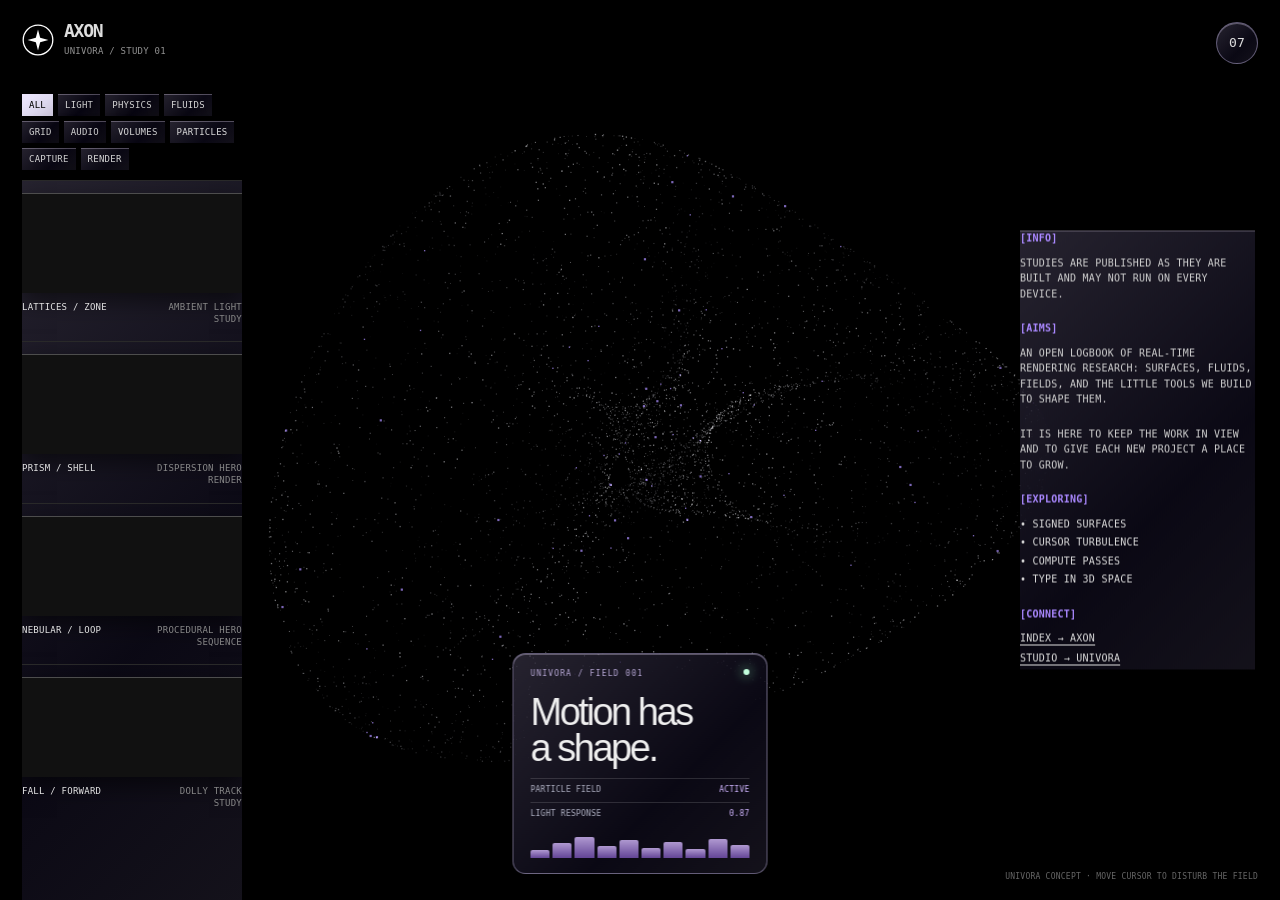
==== commit 2d8d11fc: "Smooth concept preview journeys and glass motion" ====
--- a/concepts/axon.html
+++ b/concepts/axon.html
@@ -8,14 +8,21 @@
 .field-hud{position:absolute;left:50%;bottom:26px;width:min(255px,30vw);transform:translateX(-50%);padding:15px 17px;border:1px solid #a88aff55;background:linear-gradient(135deg,#171226c7,#06060bc9);box-shadow:inset 0 1px #ffffff30,0 16px 45px #0009;backdrop-filter:blur(14px);border-radius:13px;color:#eee}.field-hud .hud-head,.field-hud .hud-row{display:flex;justify-content:space-between;gap:12px}.field-hud .hud-head{font-size:8px;color:#b7a8d6;letter-spacing:.14em}.field-hud .hud-head b{width:6px;height:6px;border-radius:50%;background:#c2ffdd;box-shadow:0 0 12px #8ef4bd}.field-hud strong{display:block;font:400 clamp(24px,3vw,38px)/.95 Arial,sans-serif;letter-spacing:-.065em;margin:14px 0 12px;text-transform:none}.field-hud .hud-row{padding:6px 0;border-top:1px solid #ffffff23;font-size:8px;color:#aeb0c2}.field-hud .hud-row em{font-style:normal;color:#d0b5ff}.field-hud .bars{display:flex;align-items:end;gap:3px;height:22px;margin-top:10px}.field-hud .bars i{flex:1;height:var(--h);background:linear-gradient(#d8bcff,#7954b7);opacity:.8;border-radius:2px 2px 0 0;animation:pulsebar 2.4s ease-in-out infinite alternate;animation-delay:var(--delay)}@keyframes pulsebar{to{height:20%;opacity:.4}}
 .showcase-mode .archive:before{content:"";position:absolute;inset:0;background:radial-gradient(circle at 72% 41%,#a36cff27,transparent 38%),linear-gradient(90deg,transparent 0 49.9%,#ffffff0b 50%,transparent 50.1%);pointer-events:none}.archive>*{position:relative}.archive-metrics{display:grid;grid-template-columns:1fr 1fr;gap:8px;max-width:340px;margin-top:26px}.archive-metrics div{border-top:1px solid #b69fe255;padding:12px 0 0}.archive-metrics b{display:block;color:#eee;font:400 clamp(19px,3vw,31px)/1 Arial,sans-serif;letter-spacing:-.05em}.archive-metrics span{display:block;color:#9487aa;font-size:8px;letter-spacing:.12em;margin-top:7px}.archive-grid figure{position:relative;padding:8px;border:1px solid #ffffff25;background:#ffffff09;box-shadow:0 20px 50px #0007;transition:transform .35s ease,border-color .35s ease}.archive-grid figure:hover{transform:translateY(-5px);border-color:#b495f18c}.archive-grid figure:after{content:"↗";position:absolute;right:18px;top:18px;color:#fff;font-size:17px;text-shadow:0 2px 9px #000}.archive-grid figcaption{padding:11px 3px 2px}.archive-grid figure:nth-child(2){transform:translateY(24px)}.archive-grid figure:nth-child(2):hover{transform:translateY(19px)}
 @media(max-width:700px){.field-hud{left:auto;right:15px;bottom:22px;transform:none;width:170px;padding:11px}.field-hud strong{font-size:24px}.field-hud .hud-row:nth-of-type(2){display:none}.archive-metrics{margin-top:14px}.archive-grid figure:nth-child(2){transform:none}.archive-grid figure:nth-child(2):hover{transform:translateY(-5px)}}@media(max-width:480px){.field-hud{top:74px;right:12px;bottom:auto;width:145px;padding:9px}.field-hud strong{font-size:20px;margin:9px 0}.field-hud .bars{height:12px;margin-top:5px}.field-hud .hud-row{font-size:7px}.archive-metrics b{font-size:19px}.archive-grid figure{padding:5px}.archive-grid figcaption{font-size:7px;padding-top:6px}}
-</style><link rel="stylesheet" href="../liquid-glass.css"><script src="../glass-motion.js" defer></script></head><body><canvas id="particles" aria-hidden="true"></canvas><div class="ui"><div class="brand"><svg viewBox="0 0 40 40" fill="none" aria-hidden="true"><circle cx="20" cy="20" r="18.5" stroke="white" stroke-width="1.6"/><path d="M20 7l2.7 10.3L33 20l-10.3 2.7L20 33l-2.7-10.3L7 20l10.3-2.7z" fill="white"/></svg><div><strong>AXON</strong><small>Univora / study 01</small></div></div><div class="counter">07</div><div class="tags"><span>All</span><span>Light</span><span>Physics</span><span>Fluids</span><span>Grid</span><span>Audio</span><span>Volumes</span><span>Particles</span><span>Capture</span><span>Render</span></div><div class="list"><div class="card"><div class="thumb"><video data-src="media/axon-lattices.mp4" muted autoplay loop playsinline preload="metadata"></video></div><div class="meta"><span>Lattices / zone</span><span>Ambient light<br>study</span></div></div><div class="card"><div class="thumb"><video data-src="media/axon-prism.mp4" muted autoplay loop playsinline preload="metadata"></video></div><div class="meta"><span>Prism / shell</span><span>Dispersion hero<br>render</span></div></div><div class="card"><div class="thumb"><video data-src="media/axon-nebular.mp4" muted autoplay loop playsinline preload="metadata"></video></div><div class="meta"><span>Nebular / loop</span><span>Procedural hero<br>sequence</span></div></div><div class="card"><div class="thumb"><video data-src="media/axon-fall.mp4" muted autoplay loop playsinline preload="metadata"></video></div><div class="meta"><span>Fall / forward</span><span>Dolly track<br>study</span></div></div></div><div class="field-hud" aria-label="Dati dello studio visivo"><div class="hud-head"><span>UNIVORA / FIELD 001</span><b></b></div><strong>Motion has<br>a shape.</strong><div class="hud-row"><span>PARTICLE FIELD</span><em>ACTIVE</em></div><div class="hud-row"><span>LIGHT RESPONSE</span><em>0.87</em></div><div class="bars" aria-hidden="true"><i style="--h:36%;--delay:-.2s"></i><i style="--h:68%;--delay:-.7s"></i><i style="--h:95%;--delay:-1s"></i><i style="--h:53%;--delay:-.4s"></i><i style="--h:80%;--delay:-1.3s"></i><i style="--h:47%;--delay:-.9s"></i><i style="--h:71%;--delay:-.1s"></i><i style="--h:42%;--delay:-1.5s"></i><i style="--h:88%;--delay:-.5s"></i><i style="--h:60%;--delay:-1.1s"></i></div></div><div class="about"><h2>[info]</h2><p>Studies are published as they are built and may not run on every device.</p><h2>[aims]</h2><p>An open logbook of real-time rendering research: surfaces, fluids, fields, and the little tools we build to shape them.</p><p>It is here to keep the work in view and to give each new project a place to grow.</p><h2>[exploring]</h2><ul><li>• Signed surfaces</li><li>• Cursor turbulence</li><li>• Compute passes</li><li>• Type in 3D space</li></ul><h2>[connect]</h2><a href="#">Index → AXON</a><a href="../index.html#contact" target="_top">Studio → Univora</a></div><div class="hint">UNIVORA CONCEPT · MOVE CURSOR TO DISTURB THE FIELD</div></div><section class="archive" aria-label="Archivio di studi visivi"><div><span class="archive-kicker">UNIVORA / MOTION STUDY 01</span><h2>FIELD<br><em>NOTES.</em></h2><p>Forme, luce e movimento diventano un linguaggio. Due studi della collezione, osservati da vicino.</p><div class="archive-metrics"><div><b>04</b><span>STUDI IN MOVIMENTO</span></div><div><b>∞</b><span>FORME POSSIBILI</span></div></div></div><div class="archive-grid"><figure><img src="media/axon-prism.jpg" alt="Studio di superfici in vetro scuro"><figcaption>01 / PRISM · LIGHT &amp; GLASS</figcaption></figure><figure><img src="media/axon-fall.jpg" alt="Studio di un paesaggio digitale"><figcaption>02 / FALL · FORWARD MOTION</figcaption></figure></div></section><script>
-const previewMode=new URLSearchParams(location.search).has('preview');if(previewMode)document.documentElement.classList.add('showcase-mode');let previewActive=true,previewPaused=false,previewElapsed=0,previewHold=0,previewLast=performance.now();
+</style><link rel="stylesheet" href="../liquid-glass.css"><script src="../glass-motion.js" defer></script><script src="../preview-scroll.js"></script></head><body><canvas id="particles" aria-hidden="true"></canvas><div class="ui"><div class="brand"><svg viewBox="0 0 40 40" fill="none" aria-hidden="true"><circle cx="20" cy="20" r="18.5" stroke="white" stroke-width="1.6"/><path d="M20 7l2.7 10.3L33 20l-10.3 2.7L20 33l-2.7-10.3L7 20l10.3-2.7z" fill="white"/></svg><div><strong>AXON</strong><small>Univora / study 01</small></div></div><div class="counter">07</div><div class="tags"><span>All</span><span>Light</span><span>Physics</span><span>Fluids</span><span>Grid</span><span>Audio</span><span>Volumes</span><span>Particles</span><span>Capture</span><span>Render</span></div><div class="list"><div class="card"><div class="thumb"><video data-src="media/axon-lattices.mp4" muted autoplay loop playsinline preload="metadata"></video></div><div class="meta"><span>Lattices / zone</span><span>Ambient light<br>study</span></div></div><div class="card"><div class="thumb"><video data-src="media/axon-prism.mp4" muted autoplay loop playsinline preload="metadata"></video></div><div class="meta"><span>Prism / shell</span><span>Dispersion hero<br>render</span></div></div><div class="card"><div class="thumb"><video data-src="media/axon-nebular.mp4" muted autoplay loop playsinline preload="metadata"></video></div><div class="meta"><span>Nebular / loop</span><span>Procedural hero<br>sequence</span></div></div><div class="card"><div class="thumb"><video data-src="media/axon-fall.mp4" muted autoplay loop playsinline preload="metadata"></video></div><div class="meta"><span>Fall / forward</span><span>Dolly track<br>study</span></div></div></div><div class="field-hud" aria-label="Dati dello studio visivo"><div class="hud-head"><span>UNIVORA / FIELD 001</span><b></b></div><strong>Motion has<br>a shape.</strong><div class="hud-row"><span>PARTICLE FIELD</span><em>ACTIVE</em></div><div class="hud-row"><span>LIGHT RESPONSE</span><em>0.87</em></div><div class="bars" aria-hidden="true"><i style="--h:36%;--delay:-.2s"></i><i style="--h:68%;--delay:-.7s"></i><i style="--h:95%;--delay:-1s"></i><i style="--h:53%;--delay:-.4s"></i><i style="--h:80%;--delay:-1.3s"></i><i style="--h:47%;--delay:-.9s"></i><i style="--h:71%;--delay:-.1s"></i><i style="--h:42%;--delay:-1.5s"></i><i style="--h:88%;--delay:-.5s"></i><i style="--h:60%;--delay:-1.1s"></i></div></div><div class="about"><h2>[info]</h2><p>Studies are published as they are built and may not run on every device.</p><h2>[aims]</h2><p>An open logbook of real-time rendering research: surfaces, fluids, fields, and the little tools we build to shape them.</p><p>It is here to keep the work in view and to give each new project a place to grow.</p><h2>[exploring]</h2><ul><li>• Signed surfaces</li><li>• Cursor turbulence</li><li>• Compute passes</li><li>• Type in 3D space</li></ul><h2>[connect]</h2><a href="#">Index → AXON</a><a href="../index.html#contact" target="_top">Studio → Univora</a></div><div class="hint">UNIVORA CONCEPT · MOVE CURSOR TO DISTURB THE FIELD</div></div><section class="archive" aria-label="Archivio di studi visivi"><div><span class="archive-kicker">UNIVORA / MOTION STUDY 01</span><h2>FIELD<br><em>NOTES.</em></h2><p>Forme, luce e movimento diventano un linguaggio. Due studi della collezione, osservati da vicino.</p><div class="archive-metrics"><div><b>04</b><span>STUDI IN MOVIMENTO</span></div><div><b>∞</b><span>FORME POSSIBILI</span></div></div></div><div class="archive-grid"><figure><img src="media/axon-prism.jpg" alt="Studio di superfici in vetro scuro"><figcaption>01 / PRISM · LIGHT &amp; GLASS</figcaption></figure><figure><img src="media/axon-fall.jpg" alt="Studio di un paesaggio digitale"><figcaption>02 / FALL · FORWARD MOTION</figcaption></figure></div></section><script>
+const previewMode=new URLSearchParams(location.search).has('preview');if(previewMode)document.documentElement.classList.add('showcase-mode');let previewActive=false,previewPaused=false;
 const c=document.getElementById('particles'),g=c.getContext('2d',{alpha:false});let w=0,h=0,dpr=1,points=[],last=0,active=true;const mouse={x:0,y:0,px:0,py:0,force:0};const reduced=matchMedia('(prefers-reduced-motion:reduce)').matches;const rand=(n)=>{let x=Math.sin(n*127.1+78.233)*43758.5453;return x-Math.floor(x)};
 const cards=document.querySelectorAll('.thumb video');if(matchMedia('(max-width:480px)').matches){cards.forEach(v=>v.removeAttribute('src'))}else{const cardObserver=new IntersectionObserver(entries=>entries.forEach(({target,isIntersecting})=>{if(isIntersecting&&!document.hidden&&!previewPaused){if(!target.src)target.src=target.dataset.src;target.play().catch(()=>{})}else target.pause()}),{root:document.querySelector('.list'),rootMargin:'90px'});cards.forEach(v=>cardObserver.observe(v))}document.addEventListener('visibilitychange',()=>cards.forEach(v=>{if(document.hidden)v.pause();else if(!previewPaused&&v.src&&v.getBoundingClientRect().bottom>0)v.play().catch(()=>{})}));
 const list=document.querySelector('.list');let listStart=performance.now(),manualPause=0;
 list.addEventListener('pointermove',()=>{manualPause=performance.now()+2500});
 if(!reduced||previewMode){function autoScrollList(now){requestAnimationFrame(autoScrollList);if(document.hidden||previewPaused||(previewMode&&!previewActive)||now<manualPause||list.clientHeight===0)return;const max=list.scrollHeight-list.clientHeight;if(max<2)return;const p=((now-listStart)%14000)/14000;const smooth=x=>x*x*(3-2*x);let y=p<.12?0:p<.46?smooth((p-.12)/.34):p<.57?1:p<.91?1-smooth((p-.57)/.34):0;list.scrollTop=max*y}requestAnimationFrame(autoScrollList)}
-if(previewMode){document.addEventListener('pointermove',()=>previewHold=performance.now()+1800);addEventListener('message',e=>{if(e.data?.type!=='univora-preview')return;document.documentElement.dataset.previewAction=e.data.action;const action=e.data.action;if(action==='activate'){previewActive=true;previewElapsed=0;scrollTo(0,0)}if(action==='deactivate')previewActive=false;if(action==='pause'){previewPaused=true;cards.forEach(v=>v.pause())}if(action==='play'){previewPaused=false;cards.forEach(v=>{if(v.src)v.play().catch(()=>{})})}if(action==='next'){const max=document.documentElement.scrollHeight-innerHeight;const down=scrollY<max*.5;previewElapsed=down?9000:0;previewHold=performance.now()+1100;scrollTo({top:down?max:0,behavior:'smooth'})}});function previewScroll(now){requestAnimationFrame(previewScroll);const dt=Math.min(50,now-previewLast);previewLast=now;if(document.hidden||!previewActive||previewPaused||now<previewHold)return;const max=document.documentElement.scrollHeight-innerHeight;if(max<2)return;previewElapsed=(previewElapsed+dt)%18000;const phase=previewElapsed/18000;const y=(1-Math.cos(phase*Math.PI*2))/2;scrollTo(0,max*y)}requestAnimationFrame(previewScroll)}
+if(previewMode){
+  window.univoraPreview=createUnivoraPreview({
+    onActivate(){previewActive=true},
+    onDeactivate(){previewActive=false;cards.forEach(v=>v.pause())},
+    onPause(){previewPaused=true;cards.forEach(v=>v.pause())},
+    onPlay(){previewPaused=false;cards.forEach(v=>{if(v.src)v.play().catch(()=>{})})}
+  });
+}
 function resize(){w=innerWidth;h=innerHeight;dpr=Math.min(devicePixelRatio||1,2);c.width=Math.round(w*dpr);c.height=Math.round(h*dpr);c.style.width=w+'px';c.style.height=h+'px';g.setTransform(dpr,0,0,dpr,0,0);const count=w<480?2600:6000;points=Array.from({length:count},(_,i)=>{let a=rand(i+1)*Math.PI*2,b=rand(i+231)*Math.PI*2,r=.52+.14*Math.cos(b);return {a,b,r,noise:rand(i+19),twist:rand(i+56),dx:0,dy:0}})}
 addEventListener('resize',resize);resize();addEventListener('pointermove',e=>{mouse.px=mouse.x;mouse.py=mouse.y;mouse.x=e.clientX;mouse.y=e.clientY;mouse.force=Math.min(1,Math.hypot(mouse.x-mouse.px,mouse.y-mouse.py)/38)});new IntersectionObserver(([e])=>{active=e.isIntersecting;if(active)requestAnimationFrame(frame)},{threshold:.01}).observe(c);
 function frame(t){if(!active||document.hidden)return;if(t-last<30){requestAnimationFrame(frame);return}last=t;g.fillStyle='#000';g.fillRect(0,0,w,h);const scale=Math.min(w*.35,h*.63),cx=w*(w<480?.53:.51)+(mouse.x-w/2)*-.008,cy=h*(w<480?.37:.5)+(mouse.y-h/2)*.008;let spin=(reduced&&!previewMode)?0:t*.00009;g.globalCompositeOperation='lighter';for(let i=0;i<points.length;i++){const p=points[i],a=p.a+spin,b=p.b+Math.sin(a*2+t*.0003)*.18,R=p.r+.13*Math.cos(b),x3=(R+.16*Math.cos(b))*Math.cos(a),y3=(R+.16*Math.cos(b))*Math.sin(a),z3=.26*Math.sin(b)+.17*Math.sin(a*2);let x=cx+(x3*.88+z3*.46)*scale,y=cy+(y3*.64-z3*.66)*scale;const vx=x-mouse.x,vy=y-mouse.y,dist=Math.hypot(vx,vy),push=mouse.force*Math.max(0,1-dist/160);p.dx+=(vx/(dist||1))*push*3;p.dy+=(vy/(dist||1))*push*3;p.dx*=.91;p.dy*=.91;x+=p.dx;y+=p.dy;const lum=45+Math.round(105*(.5+.5*Math.sin(a*3+b*2)))+Math.round(35*p.noise);g.fillStyle=p.noise>.986?`rgba(172,142,255,${.72*p.noise})`:`rgba(${lum},${lum},${lum+4},${.22+.48*p.noise})`;let s=p.noise>.994?2.2:.65+p.noise*.7;g.fillRect(x,y,s,s)}g.globalCompositeOperation='source-over';mouse.force*=.88;requestAnimationFrame(frame)}requestAnimationFrame(frame);
--- a/liquid-glass.css
+++ b/liquid-glass.css
@@ -68,8 +68,30 @@
   border-color: rgba(255, 255, 255, .48);
   box-shadow: 0 30px 80px rgba(0, 4, 18, .57), inset 0 1px rgba(255, 255, 255, .44), 0 0 42px rgba(151, 179, 255, .12);
 }
+.showcase-browser {
+  transition: border-color .55s ease, box-shadow .55s ease;
+}
+.showcase-browser:hover, .showcase-browser:focus-within {
+  border-color: rgba(235, 244, 255, .8);
+  box-shadow: 0 34px 88px rgba(0, 4, 18, .62), inset 0 1px #ffffffb3, 0 0 48px rgba(151, 179, 255, .2);
+}
 .showcase-chrome {
+  position: relative;
+  overflow: hidden;
   background: linear-gradient(135deg, rgba(230, 240, 255, .32), rgba(69, 84, 120, .31) 50%, rgba(21, 29, 49, .94));
+}
+.showcase-chrome::before {
+  content: "";
+  position: absolute;
+  inset: 0;
+  pointer-events: none;
+  background: linear-gradient(105deg, transparent 25%, rgba(235, 244, 255, .18) 50%, transparent 75%);
+  transform: translateX(-120%);
+  animation: glass-sheen 12s ease-in-out infinite;
+}
+@keyframes glass-sheen {
+  0%, 68% { transform: translateX(-120%); }
+  88%, 100% { transform: translateX(120%); }
 }
 .faq details {
   background: linear-gradient(130deg, rgba(226, 237, 255, .09), transparent 70%);
@@ -113,7 +135,7 @@
   .glass-motion {
     transform: perspective(1000px) rotateX(var(--glass-rx, 0deg)) rotateY(var(--glass-ry, 0deg));
     transform-style: preserve-3d;
-    transition: transform .25s ease, box-shadow .25s ease, border-color .25s ease;
+    transition: box-shadow .25s ease, border-color .25s ease;
     will-change: transform;
   }
   .glass-panel.glass-motion:hover {
@@ -122,4 +144,5 @@
 }
 @media (prefers-reduced-motion: reduce) {
   .glass-motion { transform: none; }
+  .showcase-chrome::before { animation: none; }
 }
